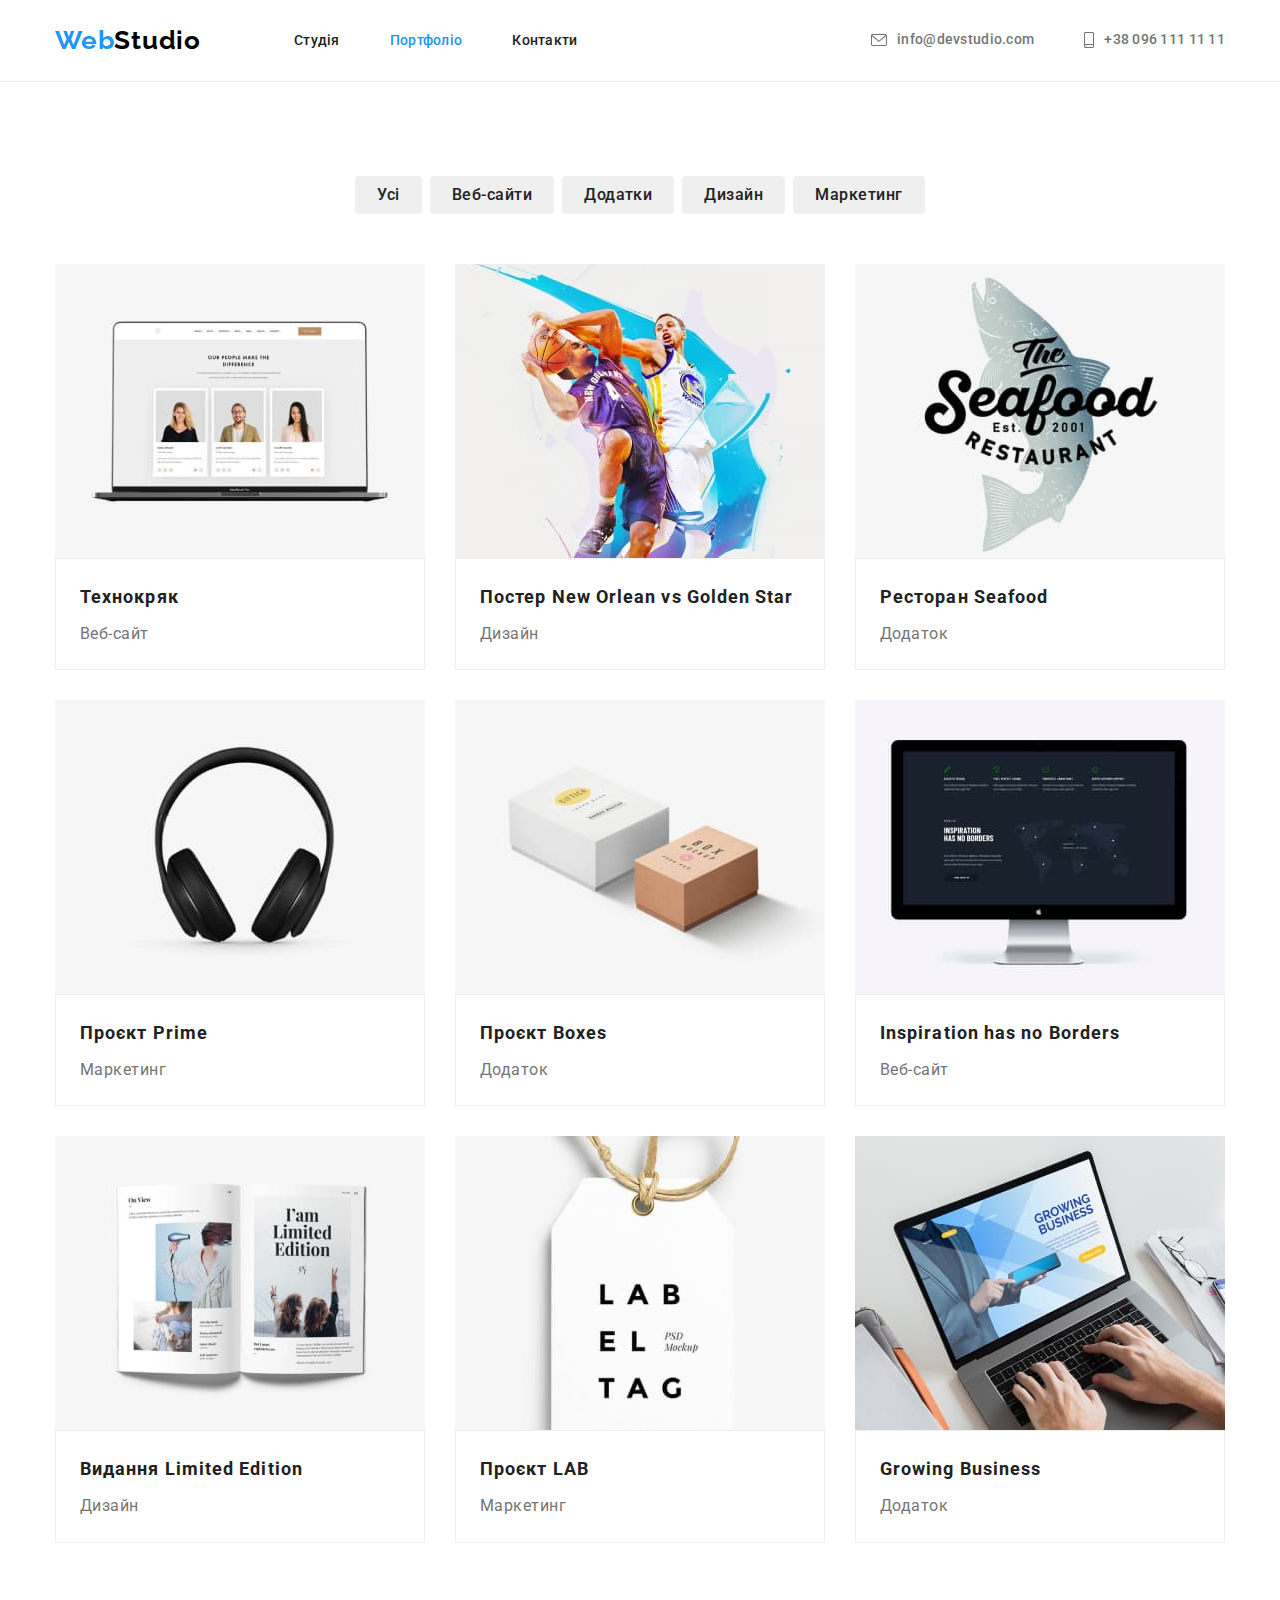
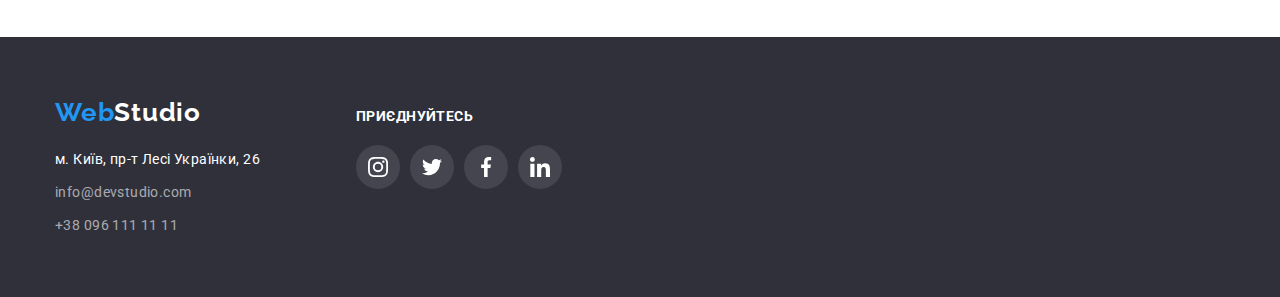
==== portfolio.html @ 77d75700 "copy homework four" ====
<!DOCTYPE html>
<html lang="uk">
  <head>
    <meta charset="UTF-8" />
    <meta http-equiv="X-UA-Compatible" content="IE=edge" />
    <meta name="viewport" content="width=device-width, initial-scale=1.0" />
    <title>Портфоліо</title>
    <link rel="preconnect" href="https://fonts.googleapis.com" />
    <link rel="preconnect" href="https://fonts.gstatic.com" crossorigin />
    <link
      href="https://fonts.googleapis.com/css2?family=Raleway:wght@700&family=Roboto:wght@400;500;700;900&display=swap"
      rel="stylesheet"
    />
    <link
      rel="stylesheet"
      href="https://cdnjs.cloudflare.com/ajax/libs/modern-normalize/1.1.0/modern-normalize.min.css"
    />
    <link rel="stylesheet" href="./css/styles.css" />
  </head>
  <body>
    <!--Шапка сайта-->
    <header class="header">
      <div class="container">
        <nav class="navigation">
          <a lang="en" href="./index.html" class="text-link link"
            >Web<span class="studio">Studio</span></a
          >
          <ul class="list-link list">
            <li><a href="./index.html" class="navigation-link link">Студія</a></li>
            <li><a href="./portfolio.html" class="navigation-link link active">Портфоліо</a></li>
            <li><a href="" class="navigation-link link">Контакти</a></li>
          </ul>
        </nav>
        <ul class="list-contacts list">
          <li>
            <a href="mailto:info@devstudio.com" class="contact-link link">
              <svg class="contact-logo" width="16" height="12">
                <use href="./images/symbol-defs.svg#envelope"></use></svg
              >info@devstudio.com</a
            >
          </li>
          <li>
            <a href="tel:+380961111111" class="contact-link link">
              <svg class="contact-logo" width="10" height="16">
                <use href="./images/symbol-defs.svg#smartphone"></use></svg
              >+38 096 111 11 11</a
            >
          </li>
        </ul>
      </div>
    </header>
    <!--Основний контент портфоліо-->
    <main class="portfolio">
      <!--Фільтри проектів-->
      <section class="section-filter section">
        <div class="container">
          <h1 class="visually-hidden">Фільтри проектів</h1>
          <ul class="list-filter list">
            <li><button type="button" class="button-filter">Усі</button></li>
            <li><button type="button" class="button-filter">Веб-сайти</button></li>
            <li><button type="button" class="button-filter">Додатки</button></li>
            <li><button type="button" class="button-filter">Дизайн</button></li>
            <li><button type="button" class="button-filter">Маркетинг</button></li>
          </ul>
          <ul class="list-project list">
            <li class="text-list-project">
              <a href="" class="thumb-link link">
                <article class="card">
                  <div class="card-thumb">
                    <img src="./images/technocrat.jpg" alt="ноутбук" width="370" />
                  </div>
                  <div class="card-content">
                    <h3 class="title-text-project">Технокряк</h3>
                    <p class="paragraph-project">Веб-сайт</p>
                  </div>
                </article>
              </a>
            </li>
            <li class="text-list-project">
              <a href="" class="thumb-link link">
                <article class="card">
                  <div class="card-thumb">
                    <img
                      src="./images/posterneworleanvsgoldenstar.jpg"
                      alt="два чоловіка грають в баскетбол"
                      width="370"
                    />
                  </div>
                  <div class="card-content">
                    <h3 class="title-text-project">
                      Постер <span lang="en">New Orlean vs Golden Star</span>
                    </h3>
                    <p class="paragraph-project">Дизайн</p>
                  </div>
                </article>
              </a>
            </li>
            <li class="text-list-project">
              <a href="" class="thumb-link link">
                <article class="card">
                  <div class="card-thumb">
                    <img src="./images/restaurantseafood.jpg" alt="велика риба" width="370" />
                  </div>
                  <div class="card-content">
                    <h3 class="title-text-project">Ресторан <span lang="en">Seafood</span></h3>
                    <p class="paragraph-project">Додаток</p>
                  </div>
                </article>
              </a>
            </li>
            <li class="text-list-project">
              <a href="" class="thumb-link link">
                <article class="card">
                  <div class="card-thumb">
                    <img src="./images/projectprime.jpg" alt="наушники" width="370" />
                  </div>
                  <div class="card-content">
                    <h3 class="title-text-project">Проєкт <span lang="en">Prime</span></h3>
                    <p class="paragraph-project">Маркетинг</p>
                  </div>
                </article>
              </a>
            </li>
            <li class="text-list-project">
              <a href="" class="thumb-link link">
                <article class="card">
                  <div class="card-thumb">
                    <img src="./images/projectboxes.jpg" alt="дві коробочки" width="370" />
                  </div>
                  <div class="card-content">
                    <h3 class="title-text-project">Проєкт <span lang="en">Boxes</span></h3>
                    <p class="paragraph-project">Додаток</p>
                  </div>
                </article>
              </a>
            </li>
            <li class="text-list-project">
              <a href="" class="thumb-link link">
                <article class="card">
                  <div class="card-thumb">
                    <img src="./images/inspirationhasnoborders.jpg" alt="монітор" width="370" />
                  </div>
                  <div class="card-content">
                    <h3 lang="en" class="title-text-project">Inspiration has no Borders</h3>
                    <p class="paragraph-project">Веб-сайт</p>
                  </div>
                </article>
              </a>
            </li>
            <li class="text-list-project">
              <a href="" class="thumb-link link">
                <article class="card">
                  <div class="card-thumb">
                    <img
                      src="./images/editionimitededition.jpg"
                      alt="відкритий журнал"
                      width="370"
                    />
                  </div>
                  <div class="card-content">
                    <h3 class="title-text-project">
                      Видання <span lang="en">Limited Edition</span>
                    </h3>
                    <p class="paragraph-project">Дизайн</p>
                  </div>
                </article>
              </a>
            </li>
            <li class="text-list-project">
              <a href="" class="thumb-link link">
                <article class="card">
                  <div class="card-thumb">
                    <img src="./images/projectlab.jpg" alt="бірка з написом" width="370" />
                  </div>
                  <div class="card-content">
                    <h3 class="title-text-project">Проєкт <span lang="en">LAB</span></h3>
                    <p class="paragraph-project">Маркетинг</p>
                  </div>
                </article>
              </a>
            </li>
            <li class="text-list-project">
              <a href="" class="thumb-link link">
                <article class="card">
                  <div class="card-thumb">
                    <img
                      src="./images/growingbusiness.jpg"
                      alt="людина працює з ноутбуком"
                      width="370"
                    />
                  </div>
                  <div class="card-content">
                    <h3 lang="en" class="title-text-project">Growing Business</h3>
                    <p class="paragraph-project">Додаток</p>
                  </div>
                </article>
              </a>
            </li>
          </ul>
        </div>
      </section>
    </main>
    <!--Підвал-->
    <footer class="footer">
      <div class="container">
        <div class="footer-container">
          <a lang="en" href="./index.html" class="text-link-footer link"
            >Web<span class="footer-studio">Studio</span></a
          >
          <address class="address">
            <p class="paragraph-address">м. Київ, пр-т Лесі Українки, 26</p>
            <ul class="list-address list">
              <li class="text-contact">
                <a href="mailto:info@devstudio.com" class="contact-link-address link"
                  >info@devstudio.com</a
                >
              </li>
              <li class="text-contact">
                <a href="tel:+380961111111" class="contact-link-address link">+38 096 111 11 11</a>
              </li>
            </ul>
          </address>
        </div>
        <div class="social">
          <p class="paragraph-social">Приєднуйтесь</p>
          <ul class="list-social list">
            <li class="text-social">
              <a href="" class="social-link link">
                <svg class="logo-social" width="20" height="20">
                  <use href="./images/symbol-defs.svg#instagram-footer"></use>
                </svg>
              </a>
            </li>
            <li class="text-social">
              <a href="" class="social-link link">
                <svg class="logo-social" width="20" height="20">
                  <use href="./images/symbol-defs.svg#twitter-footer"></use>
                </svg>
              </a>
            </li>
            <li class="text-social">
              <a href="" class="social-link link">
                <svg class="logo-social" width="20" height="20">
                  <use href="./images/symbol-defs.svg#facebook-footer"></use>
                </svg>
              </a>
            </li>
            <li class="text-social">
              <a href="" class="social-link link">
                <svg class="logo-social" width="20" height="20">
                  <use href="./images/symbol-defs.svg#linkedin-footer"></use>
                </svg>
              </a>
            </li>
          </ul>
        </div>
      </div>
    </footer>
  </body>
</html>
---- css/styles.css ----
html {
    box-sizing: border-box;
}

*,
*::before,
*::after {
    box-sizing: inherit;
}

:root {
    --title-text-color: #212121;
    --primary-text-color: #757575;
    --accent-color: #2196f3;
    --active-color: #fff;
    --indent-number: 30px;
}

body {
    font-family: 'Roboto', sans-serif;
    color: var(--title-text-color);
}

p,
h1,
h2,
h3,
h4,
h5,
h6 {
    margin: 0;
}

ul,
ol {
    margin: 0;
    padding-left: 0;
    list-style: none;
}

img {
    display: block;
    max-width: 100%;
    height: auto;
}

.container {
    width: 1200px;
    padding-left: 15px;
    padding-right: 15px;
    margin: 0 auto;
}

/*-----------------------------------------ШАПКА САЙТА--------------------------------------------*/

.header {
    border-bottom: 1px solid #ececec;
    padding-top: 25px;
    padding-bottom: 25px;
}

.list-link,
.list-contacts {
    display: flex;
    align-items: center;
    gap: 50px;
}

.header > .container {
    display: flex;
    align-items: center;
    justify-content: space-between;
}

.navigation {
    display: flex;
    align-items: center;
}

.text-link {
    margin-right: 93px;
}

.text-link,
.text-link-footer {
    font-family: 'Raleway';
    font-weight: 700;
    font-size: 26px;
    line-height: 1.19;
    letter-spacing: 0.03em;
    color: var(--accent-color);
}

.studio {
    color: #000;
}

.link {
    text-decoration: none;
}

.list {
    list-style: none;
}

.navigation-link,
.contact-link {
    font-weight: 500;
    font-size: 14px;
    line-height: 1.14;
    letter-spacing: 0.02em;
}

.navigation-link {
    color: var(--title-text-color);
}

.navigation-link:hover,
.navigation-link:focus {
    color: var(--accent-color);
}

.active {
    color: var(--accent-color);
    position: relative;
}

.contact-link {
    display: flex;
    align-items: center;
    gap: 10px;
    color: var(--primary-text-color);
    fill: currentColor;
}

.contact-link:hover,
.contact-link:focus {
    color: var(--accent-color);
}

/*-----------------------------------------ШАПКА КОНТЕНТУ---------------------------------------*/

.section {
    padding-top: 94px;
    padding-bottom: 94px;
}

.development {
    padding-top: 0;
}

.hero {
    padding-top: 200px;
    padding-bottom: 200px;
    background-color: #2f303a;
    background-image: linear-gradient(rgba(47, 48, 58, 0.4), rgba(47, 48, 58, 0.4)),
        url(../images/hero.jpg);
    text-align: center;
    background-repeat: no-repeat;
    background-position: center;
    background-size: 1600px;
}

.title-hero {
    font-weight: 900;
    font-size: 44px;
    line-height: 1.36;
    letter-spacing: 0.06em;
    text-transform: uppercase;
    color: var(--active-color);
    width: 696px;
    margin-left: auto;
    margin-right: auto;
}

.button {
    font-weight: 700;
    font-size: 16px;
    line-height: 1.89;
    align-items: center;
    letter-spacing: 0.06em;
    cursor: pointer;
    color: var(--active-color);
    background-color: #188ce8;
    margin-top: var(--indent-number);
    min-width: 216px;
    min-height: 50px;
    border-radius: 4px;
}

.button:hover,
.button:focus {
    color: var(--active-color);
    background-color: var(--accent-color);
}

/*-----------------------------------------НАШІ ОСОБЛИВОСТІ--------------------------------------*/

.visually-hidden {
    position: absolute;
    width: 1px;
    height: 1px;
    margin: -1px;
    border: 0;
    padding: 0;
    white-space: nowrap;
    clip-path: inset(100%);
    clip: rect(0 0 0 0);
    overflow: hidden;
}

.feature-list {
    display: flex;
    flex-wrap: wrap;
    justify-content: center;
    gap: var(--indent-number);
}

.text-list {
    flex-basis: calc(100% / 4 - var(--indent-number));
}

.container-logo {
    width: 270px;
    height: 120px;
    background: #f5f4fa;
    border-radius: 4px;
    display: flex;
    align-items: center;
    justify-content: center;
}

.title-text {
    font-size: 14px;
    line-height: 1.14;
    letter-spacing: 0.03em;
    text-transform: uppercase;
    color: var(--title-text-color);
    margin-top: var(--indent-number);
}

.paragraph {
    margin-top: 10px;
}

.paragraph,
.paragraph-address,
.contact-link-address {
    font-family: 'Roboto';
    font-style: normal;
    font-size: 14px;
    line-height: 1.71;
    letter-spacing: 0.03em;
    color: var(--primary-text-color);
}

.paragraph-address {
    color: var(--active-color);
}

/*-----------------------------------------ЧИМ МИ ЗАЙМАЄМОСЬ----------------------------------------*/

.title-development,
.title-team {
    font-size: 36px;
    line-height: 1.17;
    text-align: center;
    letter-spacing: 0.03em;
    color: var(--title-text-color);
}

.list-development {
    display: flex;
    justify-content: center;
    gap: var(--indent-number);
    margin-top: 50px;
}

.label {
    width: 370px;
}

.text-list-development {
    flex-basis: calc(100% / 3 - var(--indent-number));
}

/*-----------------------------------------НАША КОМАНДА----------------------------------------------*/

.team {
    background-color: #f5f4fa;
}

.list-team {
    display: flex;
    flex-wrap: wrap;
    justify-content: center;
    gap: var(--indent-number);
    margin-top: 50px;
}

.card-team {
    width: 270px;
}

.text-list-team {
    flex-basis: calc(100% / 4 - var(--indent-number));
    background: var(--active-color);
    box-shadow: 0px 1px 3px rgba(0, 0, 0, 0.12), 0px 1px 1px rgba(0, 0, 0, 0.14),
        0px 2px 1px rgba(0, 0, 0, 0.2);
    border-radius: 0px 0px 4px 4px;
}

.title-name {
    font-weight: 500;
    font-size: 16px;
    line-height: 1.19;
    text-align: center;
    letter-spacing: 0.03em;
    color: var(--title-text-color);
}

.team-specialty {
    padding-top: var(--indent-number);
    padding-bottom: var(--indent-number);
}

.specialty {
    font-size: 16px;
    line-height: 1.19;
    text-align: center;
    letter-spacing: 0.03em;
    color: var(--primary-text-color);
    margin-top: 10px;
}

.team-social {
    display: flex;
    margin-top: 16px;
    gap: 10px;
    justify-content: center;
}

.social-link-team,
.social-link {
    width: 44px;
    height: 44px;
    border-radius: 50%;
    display: flex;
    align-items: center;
    justify-content: center;
}

.social-link-team {
    background: var(--active-color);
    fill: #afb1b8;
}

.social-link-team:hover,
.social-link-team:focus {
    background-color: var(--accent-color);
    fill: var(--active-color);
}

/*==================================ПОСТІЙНІ КЛІЄНТІ====================================*/

.title-company {
    font-weight: 700;
    font-size: 36px;
    line-height: 1.17;
    text-align: center;
    letter-spacing: 0.03em;
    color: #212121;
}

.company-list {
    margin-top: 50px;
    display: flex;
    flex-wrap: wrap;
    justify-content: center;
    gap: var(--indent-number);
}

.company-text {
    flex-basis: calc(100% / 6 - var(--indent-number));
}

.company-link {
    display: flex;
    align-items: center;
    justify-content: center;
    width: 170px;
    height: 92px;
    border: 1px solid #afb1b8;
    border-radius: 4px;
    fill: #afb1b8;
}

.company-link:hover,
.company-link:focus {
    border-color: var(--accent-color);
    fill: var(--accent-color);
}

/*-----------------------------------------ФІЛЬТРИ ПРОЕКТІВ-------------------------------------------*/

.list-filter {
    display: flex;
    justify-content: center;
    gap: 8px;
}

.list-project {
    display: flex;
    flex-wrap: wrap;
    gap: var(--indent-number);
    margin-top: 50px;
}

.text-list-project {
    flex-basis: calc(100% / 3 - var(--indent-number));
}

.button-filter {
    cursor: pointer;
    font-family: 'Roboto';
    font-weight: 500;
    font-size: 16px;
    line-height: 1.63;
    text-align: center;
    letter-spacing: 0.03em;
    color: var(--title-text-color);
    padding: 6px 22px;
    border-radius: 4px;
    border: 0;
}

.button-filter:hover,
.button-filter:focus {
    color: var(--active-color);
    background-color: var(--accent-color);
    box-shadow: 0px 3px 1px rgba(0, 0, 0, 0.1), 0px 1px 2px rgba(0, 0, 0, 0.08),
        0px 2px 2px rgba(0, 0, 0, 0.12);
}

.card {
    width: 370px;
}

.card:hover {
    box-shadow: 0px 1px 1px rgba(0, 0, 0, 0.12), 0px 4px 4px rgba(0, 0, 0, 0.06),
        1px 4px 6px rgba(0, 0, 0, 0.16);
}

.card-content {
    padding: 20px 24px;
    background: var(--active-color);
    border: 1px solid #eee;
}

.title-text-project {
    font-size: 18px;
    line-height: 2;
    letter-spacing: 0.06em;
    color: var(--title-text-color);
}

.paragraph-project {
    font-size: 16px;
    line-height: 1.89;
    letter-spacing: 0.03em;
    color: var(--primary-text-color);
    margin-top: 4px;
}

/*-----------------------------------------ПІДВАЛ------------------------------------------------*/

.footer {
    background: #2f303a;
    padding-top: 60px;
    padding-bottom: 60px;
}

.footer > .container {
    display: flex;
    gap: 70px;
    align-items: baseline;
}

.footer-container {
    min-width: 231px;
}

.address {
    margin-top: 20px;
}

.footer-studio {
    color: var(--active-color);
}

.list-address {
    margin-top: 9px;
}

.text-contact:not(:first-child) {
    margin-top: 9px;
}

.contact-link-address {
    color: rgba(255, 255, 255, 0.6);
}

.contact-link-address:hover,
.contact-link-address:focus {
    color: var(--accent-color);
}

.social {
    min-width: 206px;
    height: 80px;
}

.list-social {
    display: flex;
    margin-top: 20px;
    justify-content: center;
    gap: 10px;
}

.paragraph-social {
    font-weight: 700;
    font-size: 14px;
    line-height: 1.14;
    letter-spacing: 0.03em;
    text-transform: uppercase;
    color: var(--active-color);
}

.social-link {
    background: rgba(255, 255, 255, 0.1);
}

.logo-social {
    fill: var(--active-color);
}

.social-link:hover,
.social-link:focus {
    background-color: var(--accent-color);
}
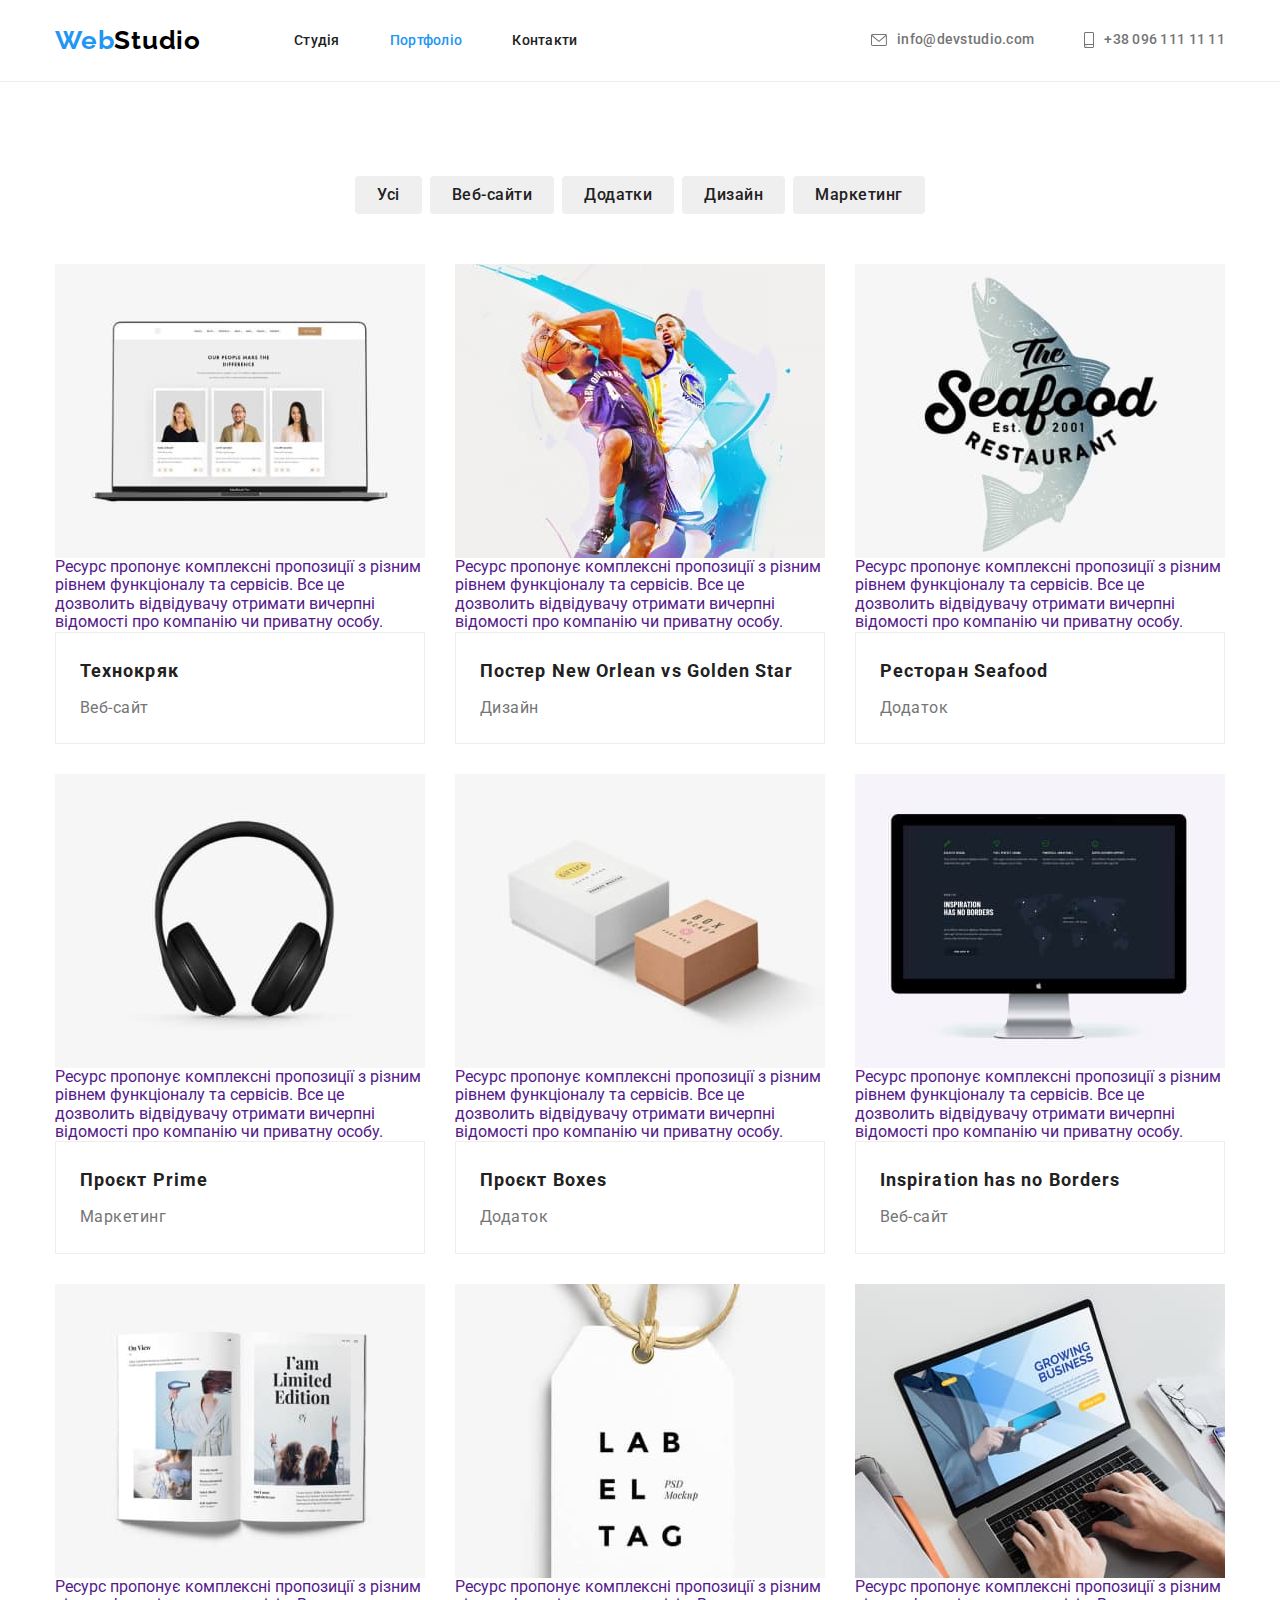
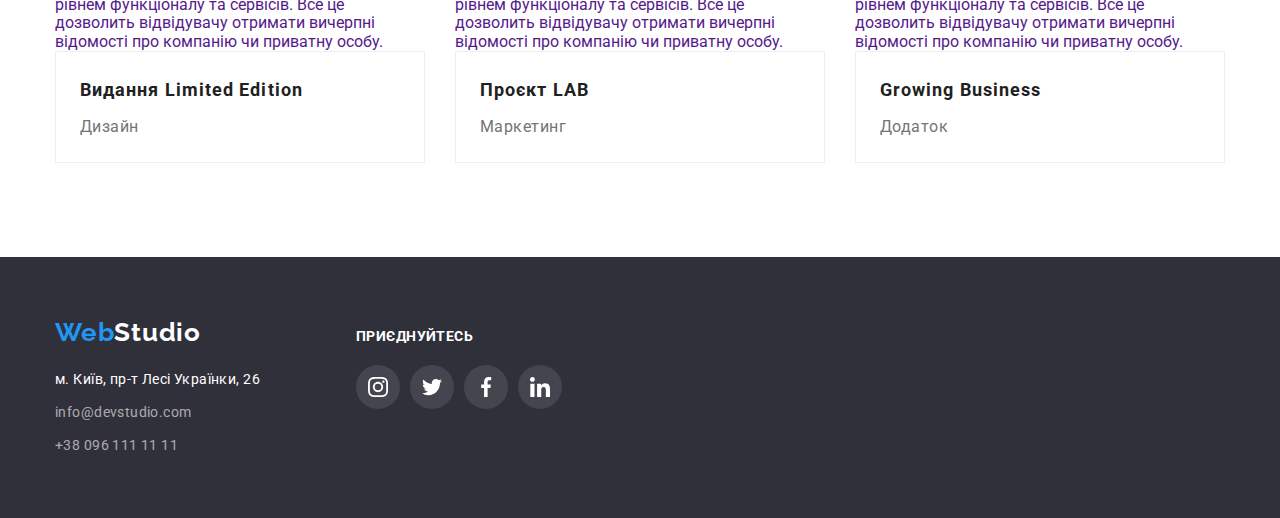
==== commit 21c53915: "added overlay" ====
--- a/portfolio.html
+++ b/portfolio.html
@@ -68,6 +68,13 @@
                 <article class="card">
                   <div class="card-thumb">
                     <img src="./images/technocrat.jpg" alt="ноутбук" width="370" />
+                    <div class="overlay">
+                      <p class="paragraph-overlay">
+                        Ресурс пропонує комплексні пропозиції з різним рівнем функціоналу та
+                        сервісів. Все це дозволить відвідувачу отримати вичерпні відомості про
+                        компанію чи приватну особу.
+                      </p>
+                    </div>
                   </div>
                   <div class="card-content">
                     <h3 class="title-text-project">Технокряк</h3>
@@ -85,6 +92,13 @@
                       alt="два чоловіка грають в баскетбол"
                       width="370"
                     />
+                    <div class="overlay">
+                      <p class="paragraph-overlay">
+                        Ресурс пропонує комплексні пропозиції з різним рівнем функціоналу та
+                        сервісів. Все це дозволить відвідувачу отримати вичерпні відомості про
+                        компанію чи приватну особу.
+                      </p>
+                    </div>
                   </div>
                   <div class="card-content">
                     <h3 class="title-text-project">
@@ -100,6 +114,13 @@
                 <article class="card">
                   <div class="card-thumb">
                     <img src="./images/restaurantseafood.jpg" alt="велика риба" width="370" />
+                    <div class="overlay">
+                      <p class="paragraph-overlay">
+                        Ресурс пропонує комплексні пропозиції з різним рівнем функціоналу та
+                        сервісів. Все це дозволить відвідувачу отримати вичерпні відомості про
+                        компанію чи приватну особу.
+                      </p>
+                    </div>
                   </div>
                   <div class="card-content">
                     <h3 class="title-text-project">Ресторан <span lang="en">Seafood</span></h3>
@@ -113,6 +134,13 @@
                 <article class="card">
                   <div class="card-thumb">
                     <img src="./images/projectprime.jpg" alt="наушники" width="370" />
+                    <div class="overlay">
+                      <p class="paragraph-overlay">
+                        Ресурс пропонує комплексні пропозиції з різним рівнем функціоналу та
+                        сервісів. Все це дозволить відвідувачу отримати вичерпні відомості про
+                        компанію чи приватну особу.
+                      </p>
+                    </div>
                   </div>
                   <div class="card-content">
                     <h3 class="title-text-project">Проєкт <span lang="en">Prime</span></h3>
@@ -126,6 +154,13 @@
                 <article class="card">
                   <div class="card-thumb">
                     <img src="./images/projectboxes.jpg" alt="дві коробочки" width="370" />
+                    <div class="overlay">
+                      <p class="paragraph-overlay">
+                        Ресурс пропонує комплексні пропозиції з різним рівнем функціоналу та
+                        сервісів. Все це дозволить відвідувачу отримати вичерпні відомості про
+                        компанію чи приватну особу.
+                      </p>
+                    </div>
                   </div>
                   <div class="card-content">
                     <h3 class="title-text-project">Проєкт <span lang="en">Boxes</span></h3>
@@ -139,6 +174,13 @@
                 <article class="card">
                   <div class="card-thumb">
                     <img src="./images/inspirationhasnoborders.jpg" alt="монітор" width="370" />
+                    <div class="overlay">
+                      <p class="paragraph-overlay">
+                        Ресурс пропонує комплексні пропозиції з різним рівнем функціоналу та
+                        сервісів. Все це дозволить відвідувачу отримати вичерпні відомості про
+                        компанію чи приватну особу.
+                      </p>
+                    </div>
                   </div>
                   <div class="card-content">
                     <h3 lang="en" class="title-text-project">Inspiration has no Borders</h3>
@@ -156,6 +198,13 @@
                       alt="відкритий журнал"
                       width="370"
                     />
+                    <div class="overlay">
+                      <p class="paragraph-overlay">
+                        Ресурс пропонує комплексні пропозиції з різним рівнем функціоналу та
+                        сервісів. Все це дозволить відвідувачу отримати вичерпні відомості про
+                        компанію чи приватну особу.
+                      </p>
+                    </div>
                   </div>
                   <div class="card-content">
                     <h3 class="title-text-project">
@@ -171,6 +220,13 @@
                 <article class="card">
                   <div class="card-thumb">
                     <img src="./images/projectlab.jpg" alt="бірка з написом" width="370" />
+                    <div class="overlay">
+                      <p class="paragraph-overlay">
+                        Ресурс пропонує комплексні пропозиції з різним рівнем функціоналу та
+                        сервісів. Все це дозволить відвідувачу отримати вичерпні відомості про
+                        компанію чи приватну особу.
+                      </p>
+                    </div>
                   </div>
                   <div class="card-content">
                     <h3 class="title-text-project">Проєкт <span lang="en">LAB</span></h3>
@@ -188,6 +244,13 @@
                       alt="людина працює з ноутбуком"
                       width="370"
                     />
+                    <div class="overlay">
+                      <p class="paragraph-overlay">
+                        Ресурс пропонує комплексні пропозиції з різним рівнем функціоналу та
+                        сервісів. Все це дозволить відвідувачу отримати вичерпні відомості про
+                        компанію чи приватну особу.
+                      </p>
+                    </div>
                   </div>
                   <div class="card-content">
                     <h3 lang="en" class="title-text-project">Growing Business</h3>
